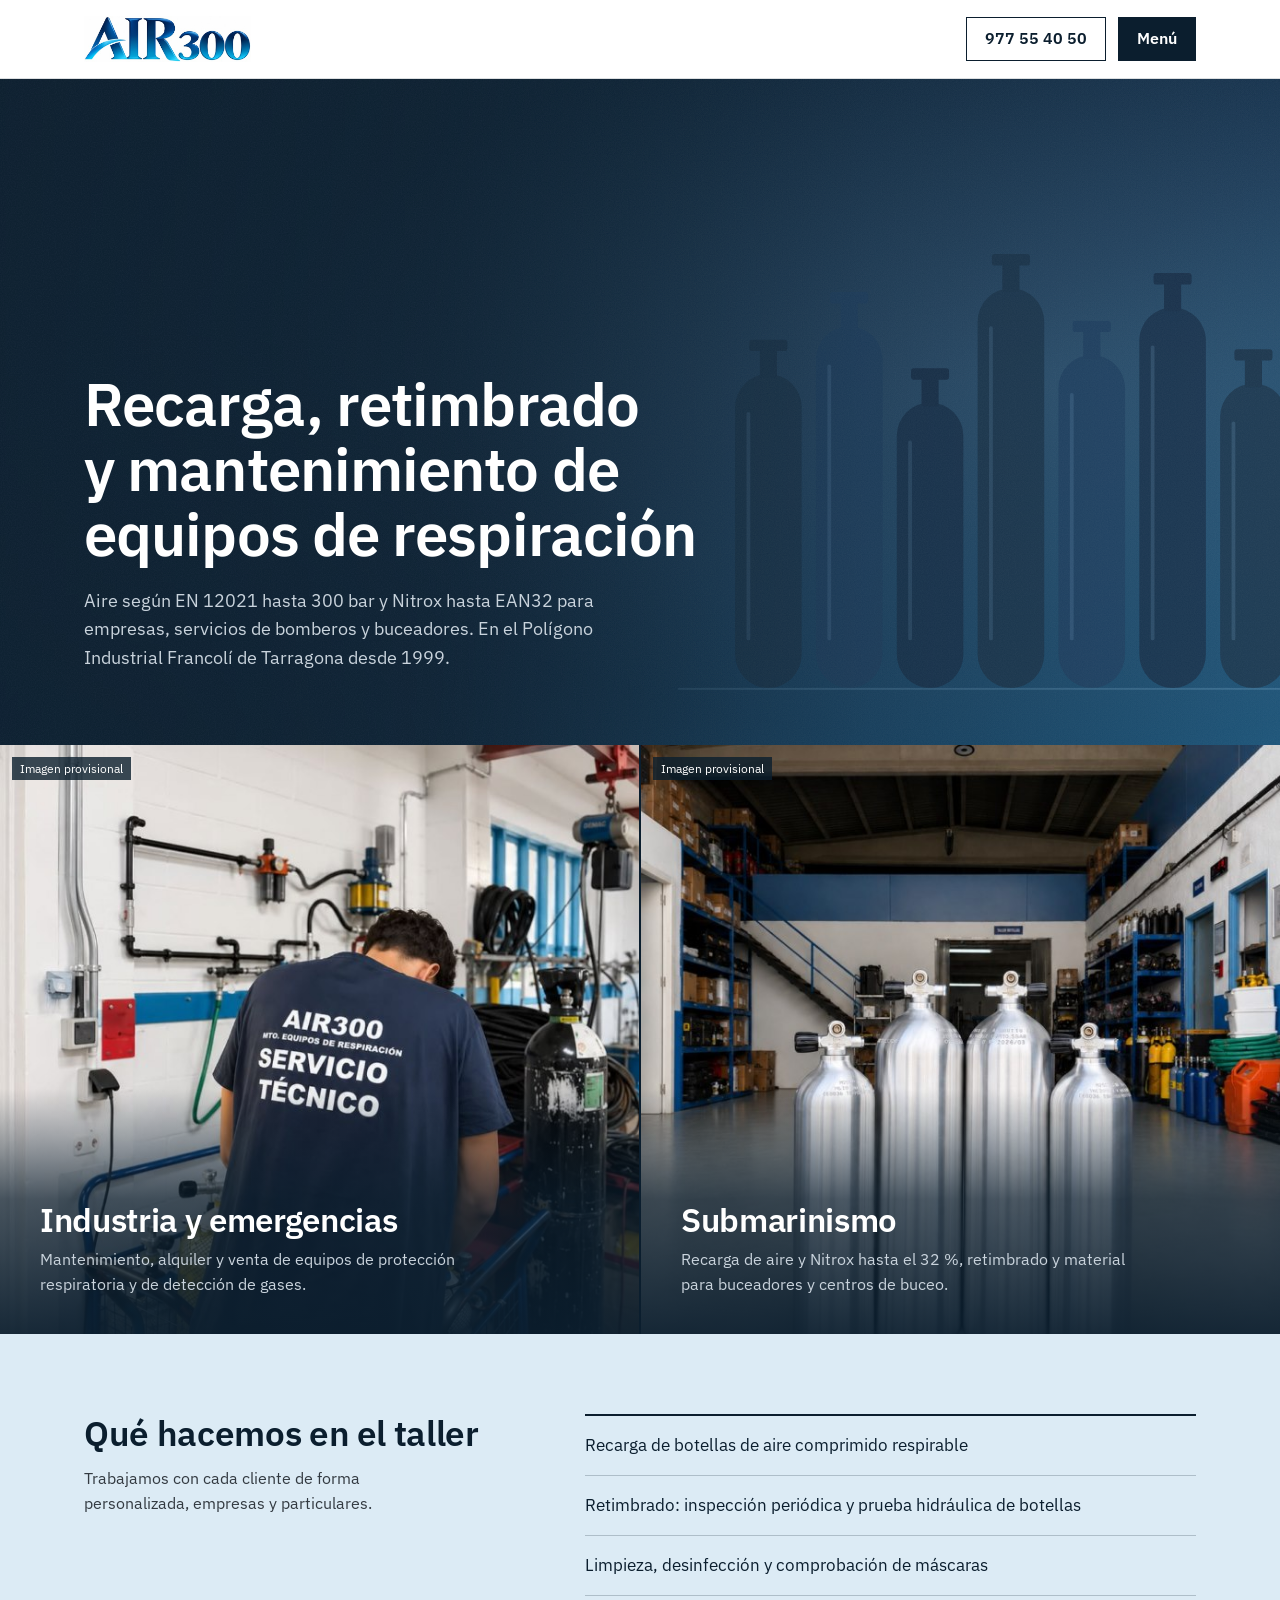
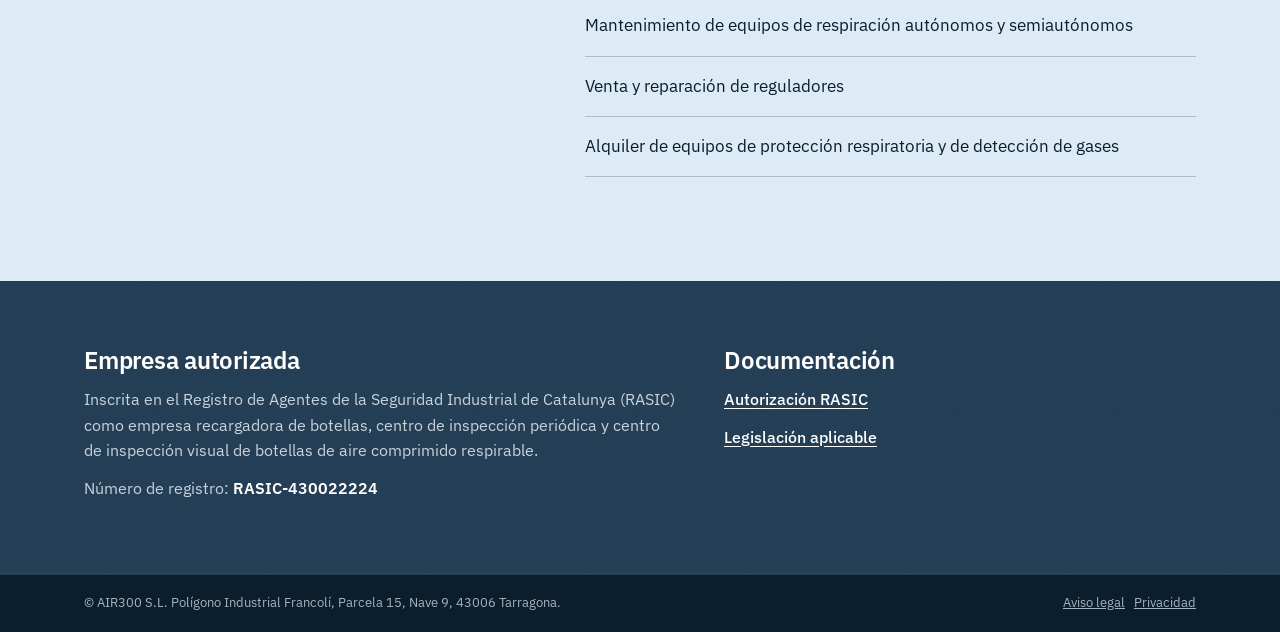
==== index.html @ a746aaa4 "Actualizar vista previa: portada con fondo de botellas Co-Authored-By: Claude Opus 5.5 <noreply@anth" ====
<!doctype html>
<html lang="es">
<head>
<meta charset="utf-8">
<meta name="viewport" content="width=device-width, initial-scale=1">
<meta name="robots" content="noindex, nofollow">
<title>AIR300 | Mantenimiento y recarga de equipos de respiración en Tarragona</title>
<meta name="description" content="Recarga y retimbrado de botellas de aire comprimido respirable, limpieza de máscaras y mantenimiento de equipos de respiración autónoma en Tarragona desde 1999.">
<link rel="icon" href="img/favicon.png" type="image/png">
<link rel="apple-touch-icon" href="img/apple-touch-icon.png">
<meta name="theme-color" content="#0B1E2E">
<meta property="og:type" content="website">
<meta property="og:locale" content="es_ES">
<meta property="og:site_name" content="AIR300">
<meta property="og:title" content="AIR300 | Mantenimiento y recarga de equipos de respiración en Tarragona">
<meta property="og:description" content="Recarga y retimbrado de botellas de aire comprimido respirable, limpieza de máscaras y mantenimiento de equipos de respiración autónoma en Tarragona desde 1999.">
<meta property="og:image" content="https://www.air300.es/img/compartir.jpg">
<link rel="stylesheet" href="css/estilos.css?v=2026-10-13">
<!-- Datos de la empresa para Google (dirección, teléfono, horario) -->
<script type="application/ld+json">
{
  "@context": "https://schema.org",
  "@type": "LocalBusiness",
  "name": "AIR300 S.L.",
  "description": "Recarga y retimbrado de botellas de aire comprimido respirable y Nitrox, mantenimiento de equipos de respiración autónoma.",
  "url": "https://www.air300.es/",
  "logo": "https://www.air300.es/img/logo-nuevo.jpg",
  "telephone": "+34977554050",
  "email": "air300@air300.es",
  "foundingDate": "1998",
  "address": {
    "@type": "PostalAddress",
    "streetAddress": "Polígono Industrial Francolí, Parcela 15, Nave 9",
    "addressLocality": "Tarragona",
    "postalCode": "43006",
    "addressRegion": "Tarragona",
    "addressCountry": "ES"
  },
  "geo": { "@type": "GeoCoordinates", "latitude": 41.111618, "longitude": 1.2182391 },
  "openingHoursSpecification": [
    { "@type": "OpeningHoursSpecification", "dayOfWeek": ["Monday", "Tuesday", "Wednesday", "Thursday"], "opens": "08:00", "closes": "13:00" },
    { "@type": "OpeningHoursSpecification", "dayOfWeek": ["Monday", "Tuesday", "Wednesday", "Thursday"], "opens": "14:00", "closes": "17:30" },
    { "@type": "OpeningHoursSpecification", "dayOfWeek": "Friday", "opens": "08:00", "closes": "15:00" }
  ]
}
</script>
</head>
<body>

<a class="saltar" href="#contenido">Saltar al contenido</a>

<header class="cabecera">
  <div class="contenedor">
    <a class="logo" href="index.html"><img src="img/logo-nuevo.jpg" alt="AIR300, inicio"></a>
    <!-- En móvil el menú se abre con el botón "Menú" (atributo popover: sin JavaScript) -->
    <nav class="menu" id="menu" aria-label="Principal" popover>
      <a href="index.html" aria-current="page">Inicio</a>
      <a href="industria.html">Industria</a>
      <a href="submarinismo.html">Submarinismo</a>
      <a href="legislacion.html">Legislación</a>
      <a href="acreditaciones.html">Acreditaciones</a>
      <a href="contacto.html">Contacto</a>
    </nav>
    <a class="cabecera-tel" href="tel:+34977554050"><span class="oculto">Teléfono: </span><span class="tel-largo">977 55 40 50</span><span class="tel-corto" aria-hidden="true">Llamar</span></a>
    <button class="menu-boton" type="button" popovertarget="menu" aria-controls="menu">Menú</button>
  </div>
</header>

<main id="contenido">
  <section class="hero">
    <div class="hero-imagen">
      <img src="img/portada-botellas.svg" alt="">
    </div>
    <div class="hero-capa">
      <div class="contenedor hero-texto">
        <h1>Recarga, retimbrado y mantenimiento de equipos de respiración</h1>
        <p>Aire según EN 12021 hasta 300 bar y Nitrox hasta EAN32 para empresas, servicios de bomberos y buceadores. En el Polígono Industrial Francolí de Tarragona desde 1999.</p>
      </div>
    </div>
  </section>

  <section class="franja-sectores" aria-label="Sectores">
    <div class="franja-sector">
      <div class="franja-sector-foto provisional"><img src="img/taller-tecnico.jpg" alt="Técnico de AIR300 revisando equipos en el taller"></div>
      <div class="franja-sector-texto">
        <h2><a href="industria.html">Industria y emergencias</a></h2>
        <p>Mantenimiento, alquiler y venta de equipos de protección respiratoria y de detección de gases.</p>
      </div>
    </div>
    <div class="franja-sector">
      <div class="franja-sector-foto provisional"><img src="img/taller-botellas.jpg" alt="Botellas de buceo en el taller"></div>
      <div class="franja-sector-texto">
        <h2><a href="submarinismo.html">Submarinismo</a></h2>
        <p>Recarga de aire y Nitrox hasta el 32 %, retimbrado y material para buceadores y centros de buceo.</p>
      </div>
    </div>
  </section>

  <section class="contenedor inicio-servicios">
    <div class="inicio-servicios-titulo">
      <h2>Qué hacemos en el taller</h2>
      <p>Trabajamos con cada cliente de forma personalizada, empresas y particulares.</p>
    </div>
    <ul>
      <li>Recarga de botellas de aire comprimido respirable</li>
      <li>Retimbrado: inspección periódica y prueba hidráulica de botellas</li>
      <li>Limpieza, desinfección y comprobación de máscaras</li>
      <li>Mantenimiento de equipos de respiración autónomos y semiautónomos</li>
      <li>Venta y reparación de reguladores</li>
      <li>Alquiler de equipos de protección respiratoria y de detección de gases</li>
    </ul>
  </section>

  <section class="calidad">
    <div class="contenedor">
      <div class="columna">
        <h2>Empresa autorizada</h2>
        <p>Inscrita en el Registro de Agentes de la Seguridad Industrial de Catalunya (RASIC) como empresa recargadora de botellas, centro de inspección periódica y centro de inspección visual de botellas de aire comprimido respirable.</p>
        <p>Número de registro: <strong>RASIC-430022224</strong></p>
      </div>
      <div class="columna">
        <h2>Documentación</h2>
        <a href="acreditaciones.html">Autorización RASIC</a>
        <a href="legislacion.html">Legislación aplicable</a>
      </div>
    </div>
  </section>
</main>

<footer>
<div class="pie">
  <div class="contenedor">
    <span>© AIR300 S.L. Polígono Industrial Francolí, Parcela 15, Nave 9, 43006 Tarragona.</span>
    <span><a href="aviso-legal.html">Aviso legal</a> &nbsp; <a href="privacidad.html">Privacidad</a></span>
  </div>
</div>
</footer>

</body>
</html>
---- css/estilos.css ----
/* AIR300 S.L. – estilos generales */

/* Fuente IBM Plex Sans alojada en la propia web (fonts/, licencia SIL Open Font License) */
@font-face { font-family: "IBM Plex Sans"; font-style: normal; font-weight: 400; font-display: swap; src: url("../fonts/ibm-plex-sans-400.woff2") format("woff2"); }
@font-face { font-family: "IBM Plex Sans"; font-style: normal; font-weight: 500; font-display: swap; src: url("../fonts/ibm-plex-sans-500.woff2") format("woff2"); }
@font-face { font-family: "IBM Plex Sans"; font-style: normal; font-weight: 600; font-display: swap; src: url("../fonts/ibm-plex-sans-600.woff2") format("woff2"); }

:root {
  --azul-noche: #0B1E2E;
  --azul-acero: #1F5A80;
  --texto: #1A1F24;
  --texto-suave: #333A41;
  --gris: #5A636B;
  --gris-claro: #A7B3BD;
  --linea: rgba(11, 30, 46, 0.14);
  --linea-oscura: rgba(11, 30, 46, 0.22);
  --fondo-gris: #F2F3F4;
  --fondo: #DCEBF5;          /* fondo general: azul claro de la fachada de la nave */
  --fondo-medio: #CCDFEE;    /* franjas alternas */
  --panel: #FFFFFF;          /* paneles de contenido sobre el fondo azul */
  --azul-claro: #8EC3E6;     /* azul de la chapa de la fachada, para detalles */
  --azul-pizarra: #1F3A52;   /* bloque destacado de la portada */
  --texto-sobre-oscuro: #C9D3DC;
  --ancho: 1160px;
}

*, *::before, *::after { box-sizing: border-box; }

/* Fondo de la ventana igual que el pie: en páginas cortas no queda una franja clara debajo */
html { background: var(--azul-noche); }

/* Tamaños de letra en rem para respetar el tamaño elegido en el navegador (1rem = 16px por defecto) */
body {
  margin: 0;
  font-family: "IBM Plex Sans", "Helvetica Neue", Helvetica, Arial, sans-serif;
  font-size: 1rem;
  line-height: 1.6;
  color: var(--texto);
  background: var(--fondo);
}

img { max-width: 100%; height: auto; display: block; }

a { color: var(--azul-acero); }
a:hover { color: var(--azul-noche); }
a:focus-visible { outline: 2px solid var(--azul-acero); outline-offset: 3px; }

h1, h2, h3 { color: var(--azul-noche); font-weight: 600; line-height: 1.25; margin: 0; }
h1 { font-size: 2.125rem; }
h2 { font-size: 1.5rem; }
h3 { font-size: 1.0625rem; }
p { margin: 0; }

.contenedor { max-width: var(--ancho); margin: 0 auto; padding: 0 24px; }

/* Accesibilidad: enlace para saltar el menú y texto solo para lectores de pantalla */
.saltar {
  position: absolute; left: 16px; top: -100px; z-index: 10;
  padding: 10px 16px; background: var(--azul-noche); color: #FFFFFF;
}
.saltar:focus { top: 16px; color: #FFFFFF; }
.oculto {
  position: absolute; width: 1px; height: 1px; overflow: hidden;
  clip: rect(0 0 0 0); clip-path: inset(50%); white-space: nowrap;
}

/* Cabecera: logo, teléfono y botón "Menú"; el menú se despliega en un panel (atributo popover, sin JavaScript) */
/* Fija arriba en todas las pantallas: el panel del menú se abre justo debajo */
.cabecera { position: sticky; top: 0; z-index: 20; border-bottom: 1px solid var(--linea); background: #FFFFFF; }
.cabecera .contenedor { display: flex; align-items: center; flex-wrap: nowrap; gap: 12px; height: 78px; padding-top: 0; padding-bottom: 0; }
.logo { margin-right: auto; }
.logo img { height: 46px; }

/* Teléfono con contorno y botón "Menú" relleno, misma altura */
.cabecera-tel, .menu-boton {
  display: inline-flex; align-items: center; min-height: 44px; padding: 0 18px;
  border: 1.5px solid var(--azul-noche); font: inherit; font-weight: 600; text-decoration: none; white-space: nowrap;
  transition: background-color 0.2s ease-out, color 0.2s ease-out;
}
.cabecera-tel { order: 0; margin-left: 0; background: transparent; color: var(--azul-noche); }
.cabecera-tel:hover { background: var(--azul-noche); border-color: var(--azul-noche); color: #FFFFFF; }
.menu-boton { background: var(--azul-noche); color: #FFFFFF; cursor: pointer; }
.menu-boton:hover { background: var(--azul-acero); border-color: var(--azul-acero); }
.menu-boton:focus-visible { outline: 2px solid var(--azul-acero); outline-offset: 3px; }
.tel-corto { display: none; }

/* Panel del menú: se despliega bajo la cabecera, sobre azul noche */
.menu[popover] { display: none; }
.menu[popover]:popover-open {
  position: fixed; inset: 78px 0 auto 0; width: 100%; height: auto; margin: 0; border: 0; overflow: visible;
  display: grid; grid-template-columns: repeat(3, minmax(0, 1fr)); column-gap: 48px;
  padding: 16px max(24px, calc((100vw - var(--ancho)) / 2 + 24px)) 32px;
  background: var(--azul-noche); box-shadow: 0 16px 32px rgba(11, 30, 46, 0.25);
  animation: menu-abrir 0.25s ease-out both;
}
.menu[popover]:popover-open a {
  padding: 12px 0; font-size: 1rem; font-weight: 500; color: #FFFFFF; text-decoration: none;
  border-bottom: 1px solid rgba(255, 255, 255, 0.14); transition: color 0.2s ease-out;
}
.menu[popover]:popover-open a:hover { color: var(--azul-claro); }
.menu[popover]:popover-open a[aria-current="page"] { color: var(--azul-claro); }
.menu a:focus-visible { outline-color: #FFFFFF; }
.menu[popover]::backdrop { background: rgba(11, 30, 46, 0.35); }
@keyframes menu-abrir { from { opacity: 0; transform: translateY(-8px); } to { opacity: 1; transform: none; } }

@media (max-width: 640px) {
  .cabecera .contenedor { gap: 8px; height: 68px; }
  .logo img { height: 40px; }
  .cabecera-tel, .menu-boton { padding: 0 14px; }
  .tel-largo { display: none; }
  .tel-corto { display: inline; }
  .menu[popover]:popover-open { inset: 68px 0 auto 0; grid-template-columns: 1fr; padding: 8px 16px 24px; }
  .menu[popover]:popover-open a { padding: 14px 0; font-size: 1.125rem; }
}

/* Portada */
.portada { background: var(--azul-noche); border-bottom: 4px solid var(--azul-claro); }
.portada img { width: 100%; height: 460px; object-fit: cover; }

/* Fotos de las páginas interiores */
.foto { position: relative; margin-top: 32px; margin-bottom: 24px; }
.foto img { width: 100%; height: 340px; object-fit: cover; }

/* Marca de imagen provisional: quitar la clase "provisional" al poner la foto real */
.provisional { position: relative; }
.provisional::after {
  content: "Imagen provisional"; position: absolute; top: 12px; left: 12px;
  padding: 2px 8px; font-size: 0.75rem; color: #FFFFFF; background: rgba(11, 30, 46, 0.8);
}

/* Datos que faltan por confirmar: se ven resaltados para revisarlos */
.pendiente { background: #FFF1B8; padding: 0 4px; }

.bloque { padding-top: 64px; padding-bottom: 64px; }
.bloque-gris { background: var(--fondo-medio); border-top: 1px solid var(--linea-oscura); border-bottom: 1px solid var(--linea-oscura); }
.bloque-titulo { margin-bottom: 28px; }

.dos-columnas { display: flex; flex-wrap: wrap; gap: 48px; }
.dos-columnas > :first-child { flex: 1 1 380px; }
.dos-columnas > :last-child { flex: 1 1 520px; }
.texto { display: flex; flex-direction: column; gap: 16px; color: var(--texto-suave); }

/* Sectores */
.sectores { display: grid; grid-template-columns: repeat(auto-fit, minmax(min(240px, 100%), 1fr)); gap: 32px; }
.sector { display: flex; flex-direction: column; gap: 12px; padding-bottom: 20px; background: var(--panel); }
.sector h3, .sector p { padding: 0 20px; }
.sector img { width: 100%; height: 170px; object-fit: cover; }
.sector p { font-size: 0.9375rem; color: var(--texto-suave); }
.sectores-grandes .sector img { height: 300px; }
.sector h3 a { color: inherit; text-underline-offset: 3px; }
.sector h3 a:hover { color: var(--azul-acero); }

/* Autorización y documentación (portada) */
.calidad { background: var(--azul-pizarra); color: var(--texto-sobre-oscuro); border-bottom: 1px solid #2E4A63; }
.calidad .contenedor { display: flex; flex-wrap: wrap; gap: 48px; padding-top: 56px; padding-bottom: 56px; }
.calidad .columna { display: flex; flex-direction: column; gap: 12px; }
.calidad .columna:first-child { flex: 1 1 480px; }
.calidad .columna:last-child { flex: 1 1 360px; }
.calidad h2, .calidad strong { color: #FFFFFF; }
.calidad a { color: #FFFFFF; font-weight: 500; text-underline-offset: 3px; }
.calidad a:hover { color: var(--texto-sobre-oscuro); }
.calidad a:focus-visible { outline-color: #FFFFFF; }

/* Pie */
.pie { background: var(--azul-noche); color: var(--gris-claro); border-top: 1px solid #22384A; font-size: 0.8125rem; }
.pie .contenedor { display: flex; flex-wrap: wrap; justify-content: space-between; gap: 12px; padding-top: 18px; padding-bottom: 18px; }
.pie a { color: var(--gris-claro); }

/* Páginas interiores: industria, submarinismo, contacto, legislación y acreditaciones */
/* Introducción sobre franja azul marino a todo el ancho (la sombra extiende el fondo fuera del contenedor) */
.intro {
  padding-top: 72px; padding-bottom: 64px; margin-bottom: 40px;
  background: var(--azul-noche); box-shadow: 0 0 0 100vmax var(--azul-noche); clip-path: inset(0 -100vmax);
}
.migas { font-size: 0.8125rem; color: var(--gris-claro); margin-bottom: 12px; }
.migas a { color: var(--gris-claro); }
.migas a:hover { color: #FFFFFF; }
.migas a:focus-visible, .intro a:focus-visible, .pagina-hero a:focus-visible { outline-color: #FFFFFF; }
.intro h1, .pagina-hero h1 {
  margin-bottom: 16px; color: #FFFFFF; text-wrap: balance;
  font-size: clamp(2rem, 1.3rem + 2.4vw, 3rem); line-height: 1.1; letter-spacing: -0.01em;
}
.intro p, .pagina-hero p { max-width: 640px; font-size: 1.0625rem; color: var(--texto-sobre-oscuro); }
.intro .pendiente { color: var(--texto); }

/* Cabecera partida: texto sobre azul noche alineado con el contenido, foto de la mitad hasta el borde derecho */
.pagina-hero {
  display: grid; margin-bottom: 40px; background: var(--azul-noche);
  grid-template-columns: minmax(24px, 1fr) minmax(0, calc(var(--ancho) / 2 - 24px)) minmax(0, calc(var(--ancho) / 2 - 24px)) minmax(24px, 1fr);
}
.pagina-hero-texto { grid-column: 2; display: flex; flex-direction: column; justify-content: flex-end; padding: 72px 48px 64px 0; }
.pagina-hero-foto { grid-column: 3 / 5; position: relative; min-height: clamp(380px, 48vh, 480px); }
.pagina-hero-foto img { position: absolute; inset: 0; width: 100%; height: 100%; object-fit: cover; }

/* Fotos que se alternan (Industria y Submarinismo): una encima de otra; la de arriba aparece y desaparece con un fundido */
.alterna::after { z-index: 2; }
.alterna img:nth-child(2) { opacity: 0; }

/* Bloques de contenido: sin paneles, separados por un filete azul noche como en la portada */
.documentos { padding-bottom: 64px; }
.documento {
  display: flex; flex-wrap: wrap; gap: 24px 64px;
  padding: 40px 0 48px; border-top: 2px solid var(--azul-noche);
}
.documento-resumen { flex: 1 1 300px; display: flex; flex-direction: column; gap: 12px; }
.documento-resumen h2 { font-size: clamp(1.5rem, 1.2rem + 0.9vw, 2rem); line-height: 1.15; }
.documento-resumen p { color: var(--texto-suave); }
.documento-miniatura { display: block; width: 180px; margin-top: 8px; border: 1px solid var(--linea-oscura); }
.documento-miniatura:hover { border-color: var(--azul-noche); }
.documento-datos { flex: 2 1 520px; margin: 0; }
.documento-datos div { display: flex; flex-wrap: wrap; gap: 4px 24px; padding: 14px 0; border-bottom: 1px solid var(--linea-oscura); }
.documento-datos dt { flex: 0 1 220px; font-size: 0.8125rem; color: var(--gris); padding-top: 2px; }
.documento-datos dd { flex: 1 1 360px; margin: 0; color: var(--azul-noche); }

.legal { flex: 2 1 520px; display: flex; flex-direction: column; gap: 14px; color: var(--texto-suave); }

.lista { flex: 2 1 520px; margin: 0; padding: 0; list-style: none; }
.lista li { padding: 14px 0; border-bottom: 1px solid var(--linea-oscura); font-size: 1.0625rem; color: var(--azul-noche); }
.lista li:first-child { padding-top: 4px; }

/* Bloque de consulta con botón de presupuesto */
.consulta {
  display: flex; flex-wrap: wrap; align-items: center; justify-content: space-between; gap: 16px 32px;
  padding: 24px 36px; background: var(--azul-noche); color: var(--texto-sobre-oscuro);
}
.consulta a:not(.boton) { color: #FFFFFF; }
.consulta a:focus-visible { outline-color: #FFFFFF; }
.consulta .boton { margin-top: 0; }

/* Contacto */
.contacto-foto { flex: 2 1 420px; display: flex; flex-direction: column; gap: 16px; }
.contacto-foto .foto { margin-top: 0; }
.contacto-foto .foto img { height: 300px; }

.boton {
  align-self: flex-start; margin-top: 8px;
  display: inline-flex; align-items: center; min-height: 44px; padding: 0 18px;
  border: 1px solid var(--azul-noche); background: var(--azul-noche); color: #FFFFFF;
  text-decoration: none; font-weight: 600;
}
.boton:hover { background: var(--azul-acero); border-color: var(--azul-acero); color: #FFFFFF; }
/* Sobre fondo oscuro, botón blanco */
.consulta .boton { background: #FFFFFF; border-color: #FFFFFF; color: var(--azul-noche); }
.consulta .boton:hover { background: var(--azul-claro); border-color: var(--azul-claro); color: var(--azul-noche); }

/* ===== Portada: taller a la vista ===== */
/* Imagen a todo el ancho con el texto encima; imagen y capa ocupan la misma celda de la rejilla */
.hero { display: grid; background: var(--azul-noche); overflow: hidden; }
.hero > * { grid-area: 1 / 1; }
.hero-imagen img { width: 100%; height: 100%; min-height: clamp(520px, 74vh, 700px); object-fit: cover; }
.hero-imagen::after { z-index: 2; }
.hero-capa {
  z-index: 1; display: flex; align-items: flex-end;
  background: linear-gradient(90deg, rgba(11, 30, 46, 0.95) 0%, rgba(11, 30, 46, 0.86) 36%, rgba(11, 30, 46, 0.42) 66%, rgba(11, 30, 46, 0.1) 100%);
}
.hero-texto { width: 100%; display: flex; flex-direction: column; gap: 20px; padding-top: 96px; padding-bottom: 72px; }
.hero h1 {
  max-width: 660px; color: #FFFFFF; text-wrap: balance;
  font-size: clamp(2.25rem, 1.3rem + 3.2vw, 3.75rem); line-height: 1.08; letter-spacing: -0.015em;
}
.hero p { max-width: 560px; font-size: 1.125rem; color: var(--texto-sobre-oscuro); }
.franja-sector h2 a:focus-visible { outline-color: #FFFFFF; }

/* Sectores: dos fotos grandes, de borde a borde; toda la foto es enlace */
.franja-sectores {
  display: grid; grid-template-columns: repeat(auto-fit, minmax(min(420px, 100%), 1fr));
  gap: 2px; background: var(--azul-noche);
}
.franja-sector { position: relative; display: grid; overflow: hidden; }
.franja-sector > * { grid-area: 1 / 1; }
.franja-sector-foto img { width: 100%; height: clamp(380px, 46vw, 600px); object-fit: cover; }
.franja-sector-texto {
  z-index: 1; align-self: end; display: flex; flex-direction: column; gap: 8px; padding: 112px 40px 36px;
  background: linear-gradient(to top, rgba(11, 30, 46, 0.94) 0%, rgba(11, 30, 46, 0.72) 55%, rgba(11, 30, 46, 0) 100%);
}
.franja-sector h2 { color: #FFFFFF; font-size: clamp(1.5rem, 1.1rem + 1.2vw, 2.125rem); line-height: 1.15; }
.franja-sector h2 a { color: #FFFFFF; text-decoration: none; text-underline-offset: 5px; }
.franja-sector h2 a::before { content: ""; position: absolute; inset: 0; z-index: 3; }
.franja-sector:hover h2 a { text-decoration: underline; }
.franja-sector p { max-width: 460px; color: var(--texto-sobre-oscuro); }

/* Servicios del taller: lista con filetes, sin tarjetas */
.inicio-servicios {
  display: grid; grid-template-columns: minmax(0, 5fr) minmax(0, 7fr); gap: 28px 64px;
  padding-top: 80px; padding-bottom: 80px;
}
.inicio-servicios-titulo { display: flex; flex-direction: column; gap: 12px; }
.inicio-servicios h2 { font-size: clamp(1.625rem, 1.2rem + 1.2vw, 2.25rem); line-height: 1.15; }
.inicio-servicios-titulo p { max-width: 380px; color: var(--texto-suave); }
.inicio-servicios ul { margin: 0; padding: 0; list-style: none; border-top: 2px solid var(--azul-noche); }
.inicio-servicios li { padding: 16px 0; border-bottom: 1px solid var(--linea-oscura); font-size: 1.0625rem; color: var(--azul-noche); }

@media (max-width: 860px) {
  .inicio-servicios { grid-template-columns: 1fr; }
}

@media (max-width: 640px) {
  /* En móvil la imagen va arriba y el texto debajo, sobre azul noche */
  .hero > * { grid-area: auto; }
  .hero-imagen img { min-height: 0; height: 240px; }
  .hero-capa { background: var(--azul-noche); }
  .contenedor.hero-texto { gap: 16px; padding-top: 32px; padding-bottom: 40px; }
  .hero p { font-size: 1rem; }
  .franja-sector-foto img { height: 360px; }
  .franja-sector-texto { padding: 88px 20px 24px; }
  .contenedor.inicio-servicios { padding-top: 48px; padding-bottom: 48px; }
}

/* Móvil */
@media (max-width: 640px) {
  .contenedor { padding: 0 16px; }
  h1 { font-size: 1.75rem; }
  h2 { font-size: 1.375rem; }

  .portada img { height: 260px; }
  .foto img, .contacto-foto .foto img { height: 200px; }
  /* Cabecera partida en móvil: foto arriba, texto debajo */
  .pagina-hero { grid-template-columns: 1fr; margin-bottom: 28px; }
  .pagina-hero-foto { grid-column: 1; grid-row: 1; min-height: 0; }
  .pagina-hero-foto img { position: static; height: 240px; }
  .pagina-hero-texto { grid-column: 1; padding: 28px 16px 36px; }
  .pagina-hero-foto.alterna { min-height: 240px; }
  .pagina-hero-foto.alterna img { position: absolute; height: 100%; }

  .bloque { padding-top: 40px; padding-bottom: 40px; }
  .bloque-titulo { margin-bottom: 20px; }
  .dos-columnas { gap: 20px; }
  .sectores { gap: 28px; }
  .sectores-grandes .sector img { height: 220px; }
  .calidad .contenedor { gap: 32px; padding-top: 40px; padding-bottom: 40px; }

  .intro { padding-top: 36px; padding-bottom: 36px; margin-bottom: 28px; }
  .documento { padding: 28px 0 36px; }
  .consulta { padding: 20px; }
}

/* ===== Movimiento ===== */
/* Todo es CSS. Si el sistema pide "reducir movimiento", se desactiva al final del archivo. */

html { scroll-behavior: smooth; }

/* Transiciones suaves en enlaces y botones */
.boton { transition: background-color 0.2s ease, color 0.2s ease; }

/* Cabecera fija en pantallas grandes, con sombra al bajar */
html { scroll-padding-top: 90px; }
@media (min-width: 641px) {
  @supports (animation-timeline: scroll()) {
    .cabecera { animation: cabecera-sombra linear both; animation-timeline: scroll(); animation-range: 0 140px; }
  }
}
@keyframes cabecera-sombra { to { box-shadow: 0 2px 14px rgba(11, 30, 46, 0.14); } }

/* Entrada al cargar: la imagen principal se acerca y el texto aparece */
.portada { overflow: hidden; }
.portada img { animation: portada-entrada 1.8s cubic-bezier(0.2, 0.7, 0.2, 1) both; }
@keyframes portada-entrada { from { transform: scale(1.08); opacity: 0.4; } to { transform: none; opacity: 1; } }

.hero-imagen img { animation: portada-entrada 1.8s cubic-bezier(0.2, 0.7, 0.2, 1) both; }
.hero-texto > * { animation: subir 0.7s cubic-bezier(0.2, 0.7, 0.2, 1) both; }
.hero-texto > :nth-child(2) { animation-delay: 0.12s; }
.hero-texto > :nth-child(3) { animation-delay: 0.24s; }
.franja-sector-foto img { transition: transform 0.6s cubic-bezier(0.2, 0.7, 0.2, 1); }
.franja-sector:has(a):hover .franja-sector-foto img { transform: scale(1.04); }

.pagina-hero-texto > *, .intro > h1, .intro > p {
  animation: subir 0.7s cubic-bezier(0.2, 0.7, 0.2, 1) both;
}
.pagina-hero-texto > :nth-child(2), .intro > h1 { animation-delay: 0.12s; }
.pagina-hero-texto > :nth-child(3), .intro > p { animation-delay: 0.24s; }
.pagina-hero-foto { overflow: hidden; }
.pagina-hero-foto img { animation: portada-entrada 1.8s cubic-bezier(0.2, 0.7, 0.2, 1) both; }
@keyframes subir { from { opacity: 0; transform: translateY(18px); } to { opacity: 1; transform: none; } }

/* Alternancia de las fotos de Industria y Submarinismo: ciclo de 14 s, fundido de algo más de 1 s y acercamiento lento */
.alterna img { animation: acercar 14s ease-in-out infinite alternate; }
.alterna img:nth-child(2) { animation: alternar 14s ease-in-out infinite, acercar 14s ease-in-out infinite alternate; }
@keyframes alternar { 0%, 42% { opacity: 0; } 50%, 92% { opacity: 1; } 100% { opacity: 0; } }
@keyframes acercar { from { transform: scale(1); } to { transform: scale(1.06); } }

/* Aparición de los bloques al hacer scroll (navegadores que lo admiten; en el resto se ven sin efecto) */
@supports (animation-timeline: view()) {
  .documento, .sector, .calidad .columna, .consulta {
    animation: aparecer linear both;
    animation-timeline: view();
    animation-range: entry 0% entry 45%;
  }
}
@keyframes aparecer { from { opacity: 0; transform: translateY(28px); } to { opacity: 1; transform: none; } }

/* Fotos de sectores: ligero acercamiento al pasar el ratón */
.sector .provisional { overflow: hidden; }
.sector img { transition: transform 0.6s cubic-bezier(0.2, 0.7, 0.2, 1); }
.sector:hover img { transform: scale(1.05); }

/* Respetar la preferencia de reducir movimiento */
@media (prefers-reduced-motion: reduce) {
  html { scroll-behavior: auto; }
  *, *::before, *::after { animation: none !important; transition: none !important; }
}


/* ===== Prueba: retoques de la revisión de diseño ===== */
/* Tipografía: sin palabras sueltas al final de párrafos y titulares; cifras de ancho fijo en datos y teléfonos */
p, li, dd { text-wrap: pretty; }
h2, h3 { text-wrap: balance; }
h2 { letter-spacing: -0.01em; }
.documento-datos dd, .cabecera-tel, a[href^="tel:"] { font-variant-numeric: tabular-nums; }
a[href^="tel:"] { white-space: nowrap; }

/* Superficies azul noche con un grano muy suave para que no se vean planas */
.hero-capa, .pagina-hero, .calidad, .consulta {
  background-image: url("data:image/svg+xml,%3Csvg xmlns='http://www.w3.org/2000/svg' width='160' height='160'%3E%3Cfilter id='g'%3E%3CfeTurbulence type='fractalNoise' baseFrequency='0.85' numOctaves='2' stitchTiles='stitch'/%3E%3CfeColorMatrix values='0 0 0 0 1 0 0 0 0 1 0 0 0 0 1 0 0 0 0.045 0'/%3E%3C/filter%3E%3Crect width='100%25' height='100%25' filter='url(%23g)'/%3E%3C/svg%3E");
}
/* Portada: degradado con caída irregular (sombra radial abajo a la izquierda) en vez de uno lineal uniforme */
.hero-capa {
  background-image:
    url("data:image/svg+xml,%3Csvg xmlns='http://www.w3.org/2000/svg' width='160' height='160'%3E%3Cfilter id='g'%3E%3CfeTurbulence type='fractalNoise' baseFrequency='0.85' numOctaves='2' stitchTiles='stitch'/%3E%3CfeColorMatrix values='0 0 0 0 1 0 0 0 0 1 0 0 0 0 1 0 0 0 0.045 0'/%3E%3C/filter%3E%3Crect width='100%25' height='100%25' filter='url(%23g)'/%3E%3C/svg%3E"),
    radial-gradient(ellipse 70% 90% at 10% 100%, rgba(11, 30, 46, 0.7) 0%, rgba(11, 30, 46, 0) 70%),
    linear-gradient(90deg, rgba(11, 30, 46, 0.92) 0%, rgba(11, 30, 46, 0.78) 34%, rgba(11, 30, 46, 0.3) 68%, rgba(11, 30, 46, 0.06) 100%);
}
@media (max-width: 640px) { .hero-capa { background-color: var(--azul-noche); } }

/* Respiración óptica: un poco más de aire abajo que arriba */
.inicio-servicios { padding-bottom: 104px; }
.calidad .contenedor { padding-top: 64px; padding-bottom: 72px; }

/* Botones: al pulsar bajan 1 px, como un botón físico */
.boton, .cabecera-tel, .menu-boton { transition: background-color 0.2s ease-out, color 0.2s ease-out, transform 0.1s ease-out; }
.boton:active, .cabecera-tel:active, .menu-boton:active { transform: translateY(1px); }

/* Página 404 */
.error-404 p { max-width: 560px; }
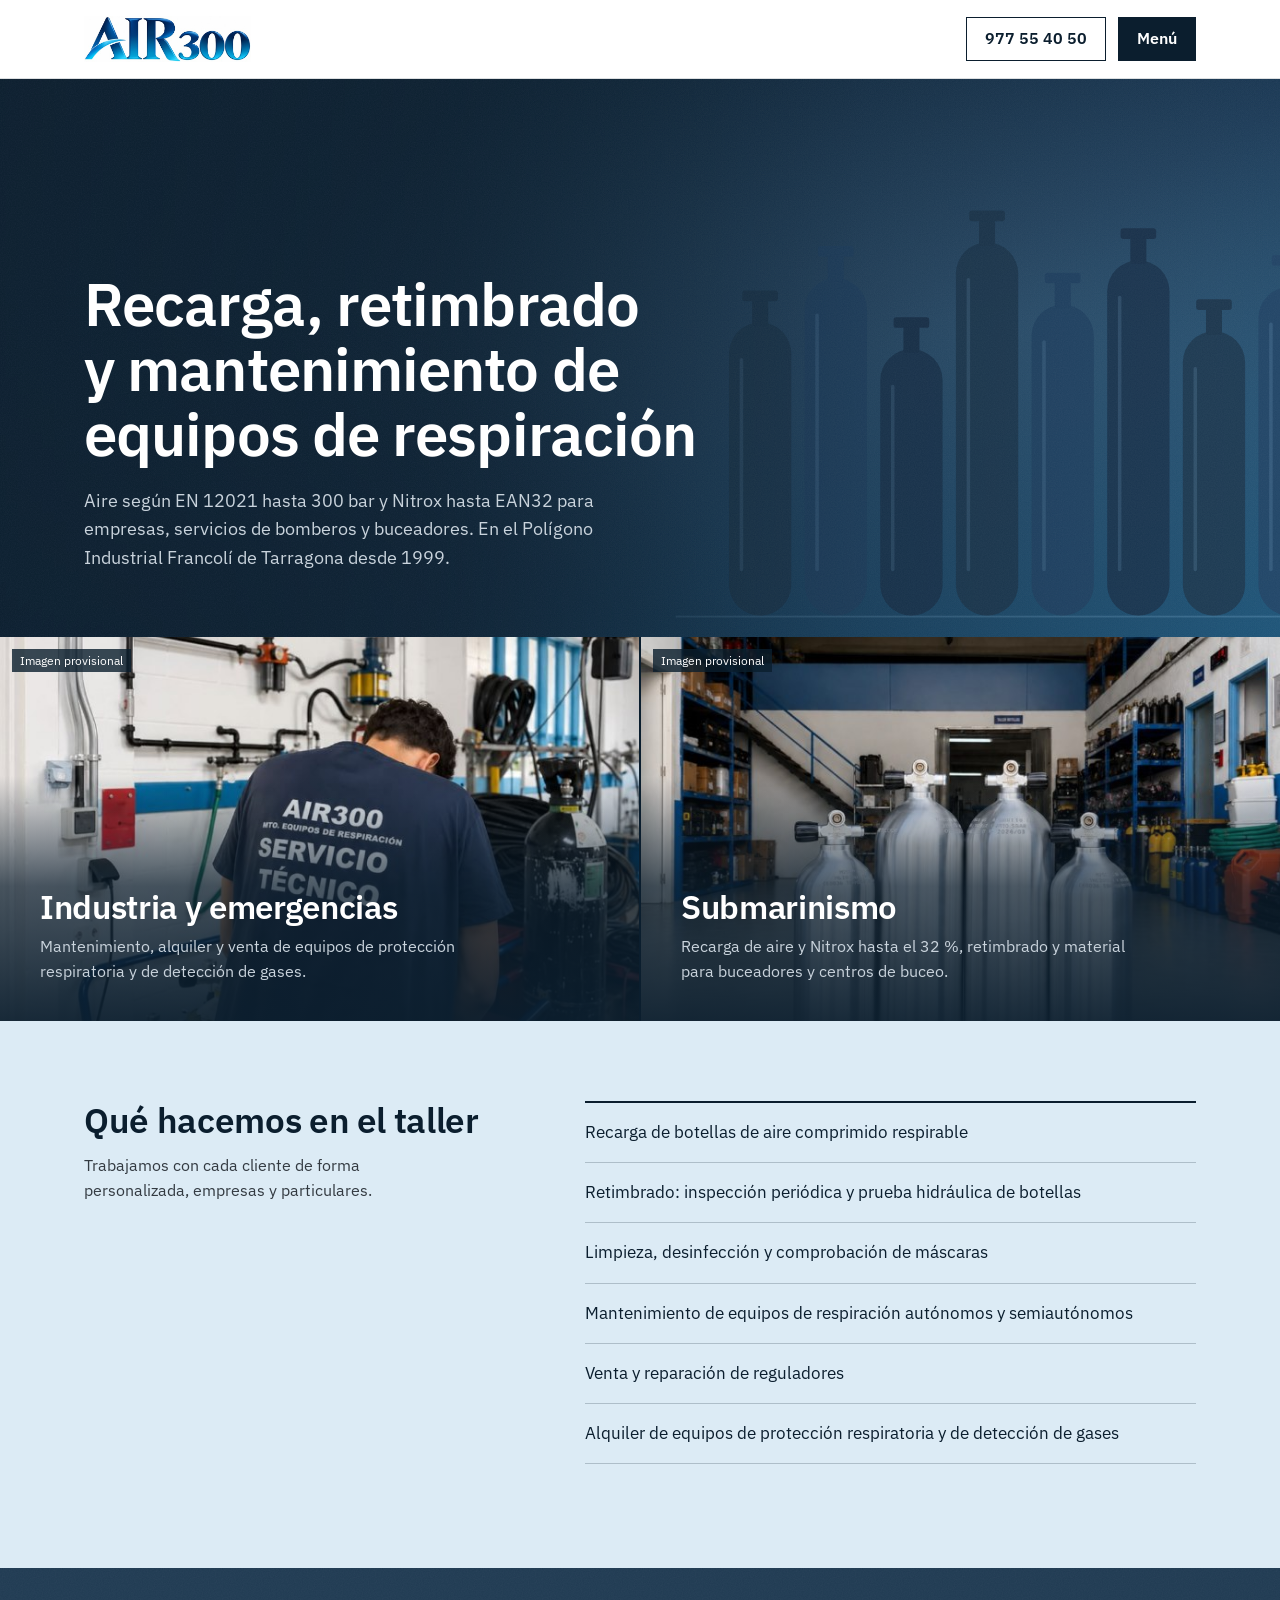
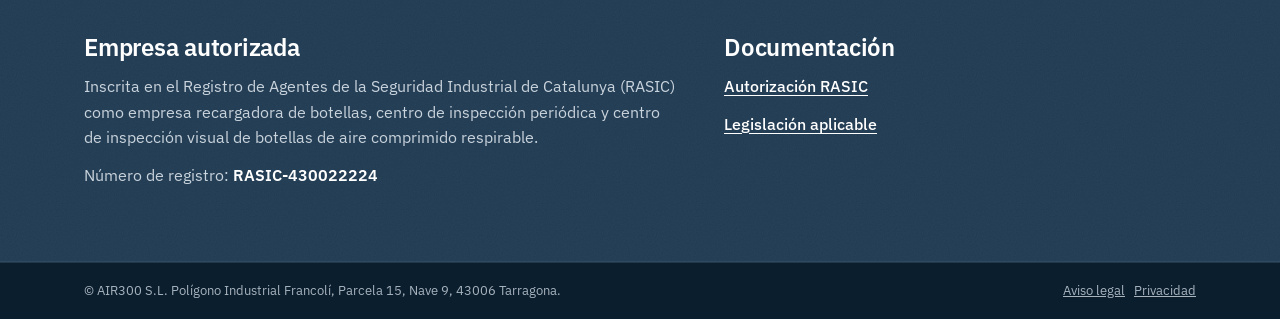
==== commit 47ea1b06: "Actualizar vista previa: imágenes más bajas y foto de cabecera más estrecha Co-Authored-By: Claude O" ====
--- a/index.html
+++ b/index.html
@@ -15,7 +15,7 @@
 <meta property="og:title" content="AIR300 | Mantenimiento y recarga de equipos de respiración en Tarragona">
 <meta property="og:description" content="Recarga y retimbrado de botellas de aire comprimido respirable, limpieza de máscaras y mantenimiento de equipos de respiración autónoma en Tarragona desde 1999.">
 <meta property="og:image" content="https://www.air300.es/img/compartir.jpg">
-<link rel="stylesheet" href="css/estilos.css?v=2026-10-13">
+<link rel="stylesheet" href="css/estilos.css?v=2026-10-14b">
 <!-- Datos de la empresa para Google (dirección, teléfono, horario) -->
 <script type="application/ld+json">
 {
--- a/css/estilos.css
+++ b/css/estilos.css
@@ -186,10 +186,10 @@
 /* Cabecera partida: texto sobre azul noche alineado con el contenido, foto de la mitad hasta el borde derecho */
 .pagina-hero {
   display: grid; margin-bottom: 40px; background: var(--azul-noche);
-  grid-template-columns: minmax(24px, 1fr) minmax(0, calc(var(--ancho) / 2 - 24px)) minmax(0, calc(var(--ancho) / 2 - 24px)) minmax(24px, 1fr);
+  grid-template-columns: minmax(24px, 1fr) minmax(0, calc(var(--ancho) * 0.58 - 24px)) minmax(0, calc(var(--ancho) * 0.42 - 24px)) minmax(24px, 1fr);
 }
 .pagina-hero-texto { grid-column: 2; display: flex; flex-direction: column; justify-content: flex-end; padding: 72px 48px 64px 0; }
-.pagina-hero-foto { grid-column: 3 / 5; position: relative; min-height: clamp(380px, 48vh, 480px); }
+.pagina-hero-foto { grid-column: 3 / 5; position: relative; min-height: clamp(320px, 42vh, 400px); }
 .pagina-hero-foto img { position: absolute; inset: 0; width: 100%; height: 100%; object-fit: cover; }
 
 /* Fotos que se alternan (Industria y Submarinismo): una encima de otra; la de arriba aparece y desaparece con un fundido */
@@ -247,13 +247,13 @@
 /* Imagen a todo el ancho con el texto encima; imagen y capa ocupan la misma celda de la rejilla */
 .hero { display: grid; background: var(--azul-noche); overflow: hidden; }
 .hero > * { grid-area: 1 / 1; }
-.hero-imagen img { width: 100%; height: 100%; min-height: clamp(520px, 74vh, 700px); object-fit: cover; }
+.hero-imagen img { width: 100%; height: clamp(420px, 62vh, 560px); object-fit: cover; }
 .hero-imagen::after { z-index: 2; }
 .hero-capa {
   z-index: 1; display: flex; align-items: flex-end;
   background: linear-gradient(90deg, rgba(11, 30, 46, 0.95) 0%, rgba(11, 30, 46, 0.86) 36%, rgba(11, 30, 46, 0.42) 66%, rgba(11, 30, 46, 0.1) 100%);
 }
-.hero-texto { width: 100%; display: flex; flex-direction: column; gap: 20px; padding-top: 96px; padding-bottom: 72px; }
+.hero-texto { width: 100%; display: flex; flex-direction: column; gap: 20px; padding-top: 80px; padding-bottom: 64px; }
 .hero h1 {
   max-width: 660px; color: #FFFFFF; text-wrap: balance;
   font-size: clamp(2.25rem, 1.3rem + 3.2vw, 3.75rem); line-height: 1.08; letter-spacing: -0.015em;
@@ -268,7 +268,7 @@
 }
 .franja-sector { position: relative; display: grid; overflow: hidden; }
 .franja-sector > * { grid-area: 1 / 1; }
-.franja-sector-foto img { width: 100%; height: clamp(380px, 46vw, 600px); object-fit: cover; }
+.franja-sector-foto img { width: 100%; height: clamp(320px, 30vw, 440px); object-fit: cover; }
 .franja-sector-texto {
   z-index: 1; align-self: end; display: flex; flex-direction: column; gap: 8px; padding: 112px 40px 36px;
   background: linear-gradient(to top, rgba(11, 30, 46, 0.94) 0%, rgba(11, 30, 46, 0.72) 55%, rgba(11, 30, 46, 0) 100%);
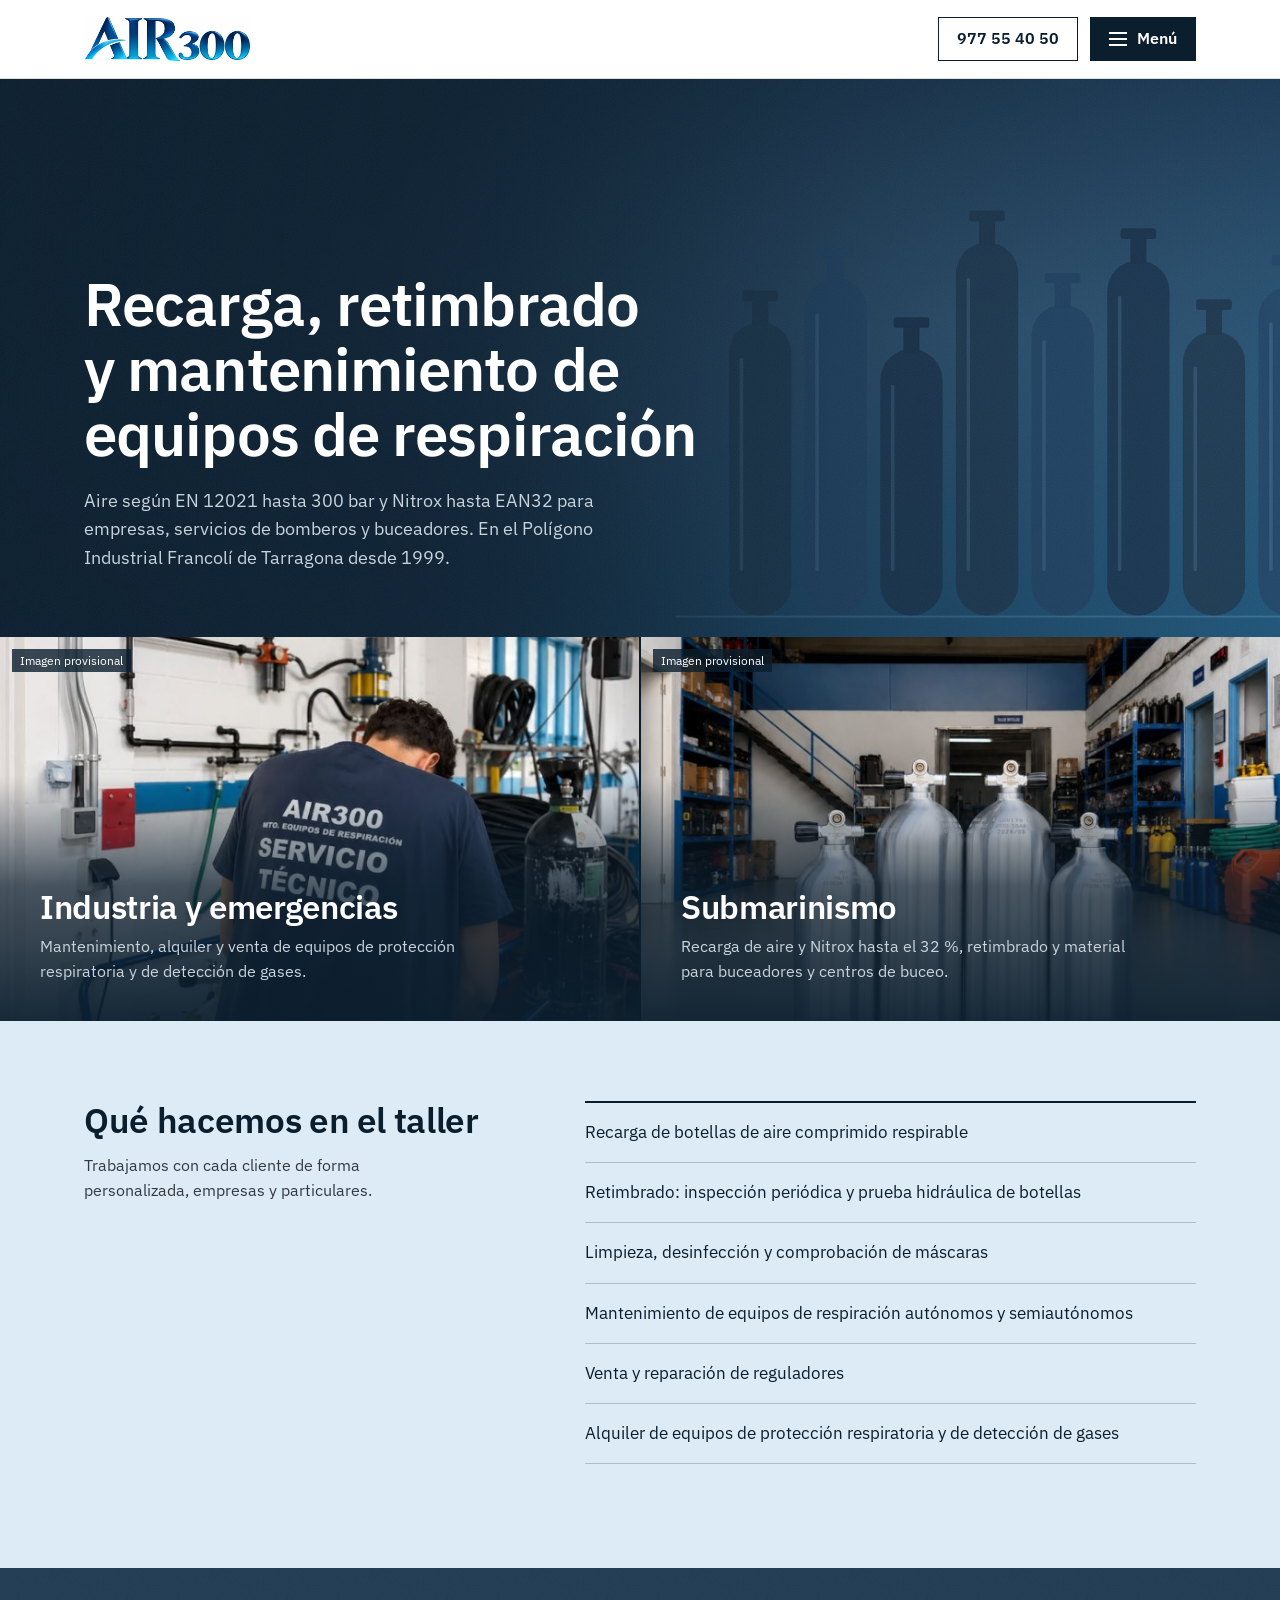
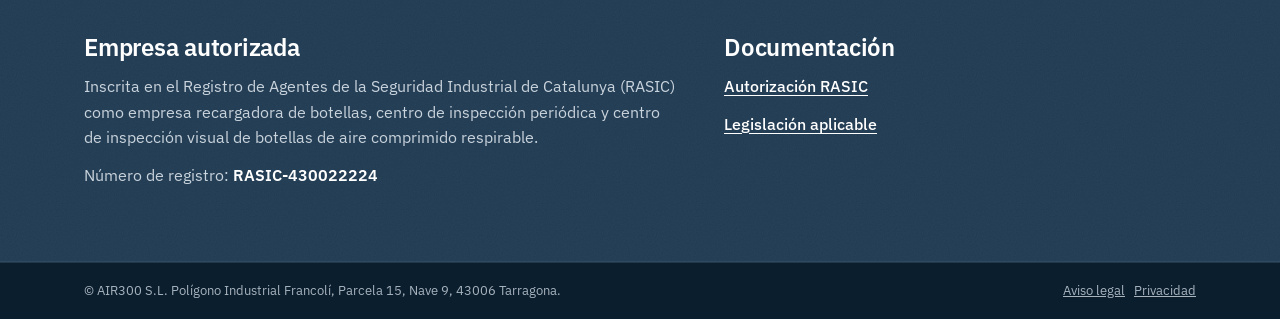
==== commit 19750721: "Actualizar vista previa: tres rayas en el botón Menú Co-Authored-By: Claude Opus 5.5 <noreply@anthro" ====
--- a/index.html
+++ b/index.html
@@ -15,7 +15,7 @@
 <meta property="og:title" content="AIR300 | Mantenimiento y recarga de equipos de respiración en Tarragona">
 <meta property="og:description" content="Recarga y retimbrado de botellas de aire comprimido respirable, limpieza de máscaras y mantenimiento de equipos de respiración autónoma en Tarragona desde 1999.">
 <meta property="og:image" content="https://www.air300.es/img/compartir.jpg">
-<link rel="stylesheet" href="css/estilos.css?v=2026-10-14b">
+<link rel="stylesheet" href="css/estilos.css?v=2026-10-14c">
 <!-- Datos de la empresa para Google (dirección, teléfono, horario) -->
 <script type="application/ld+json">
 {
@@ -62,7 +62,7 @@
       <a href="contacto.html">Contacto</a>
     </nav>
     <a class="cabecera-tel" href="tel:+34977554050"><span class="oculto">Teléfono: </span><span class="tel-largo">977 55 40 50</span><span class="tel-corto" aria-hidden="true">Llamar</span></a>
-    <button class="menu-boton" type="button" popovertarget="menu" aria-controls="menu">Menú</button>
+    <button class="menu-boton" type="button" popovertarget="menu" aria-controls="menu"><span class="menu-icono" aria-hidden="true"></span>Menú</button>
   </div>
 </header>
 
--- a/css/estilos.css
+++ b/css/estilos.css
@@ -82,6 +82,18 @@
 .menu-boton { background: var(--azul-noche); color: #FFFFFF; cursor: pointer; }
 .menu-boton:hover { background: var(--azul-acero); border-color: var(--azul-acero); }
 .menu-boton:focus-visible { outline: 2px solid var(--azul-acero); outline-offset: 3px; }
+/* Tres rayas junto a "Menú"; con el menú abierto se convierten en una X */
+.menu-boton { gap: 10px; }
+.menu-icono, .menu-icono::before, .menu-icono::after {
+  display: block; width: 18px; height: 2px; background: currentColor; transition: transform 0.2s ease-out, background-color 0.2s ease-out;
+}
+.menu-icono { position: relative; }
+.menu-icono::before, .menu-icono::after { content: ""; position: absolute; left: 0; }
+.menu-icono::before { top: -6px; }
+.menu-icono::after { top: 6px; }
+.menu:popover-open ~ .menu-boton .menu-icono { background: transparent; }
+.menu:popover-open ~ .menu-boton .menu-icono::before { transform: translateY(6px) rotate(45deg); }
+.menu:popover-open ~ .menu-boton .menu-icono::after { transform: translateY(-6px) rotate(-45deg); }
 .tel-corto { display: none; }
 
 /* Panel del menú: se despliega bajo la cabecera, sobre azul noche */
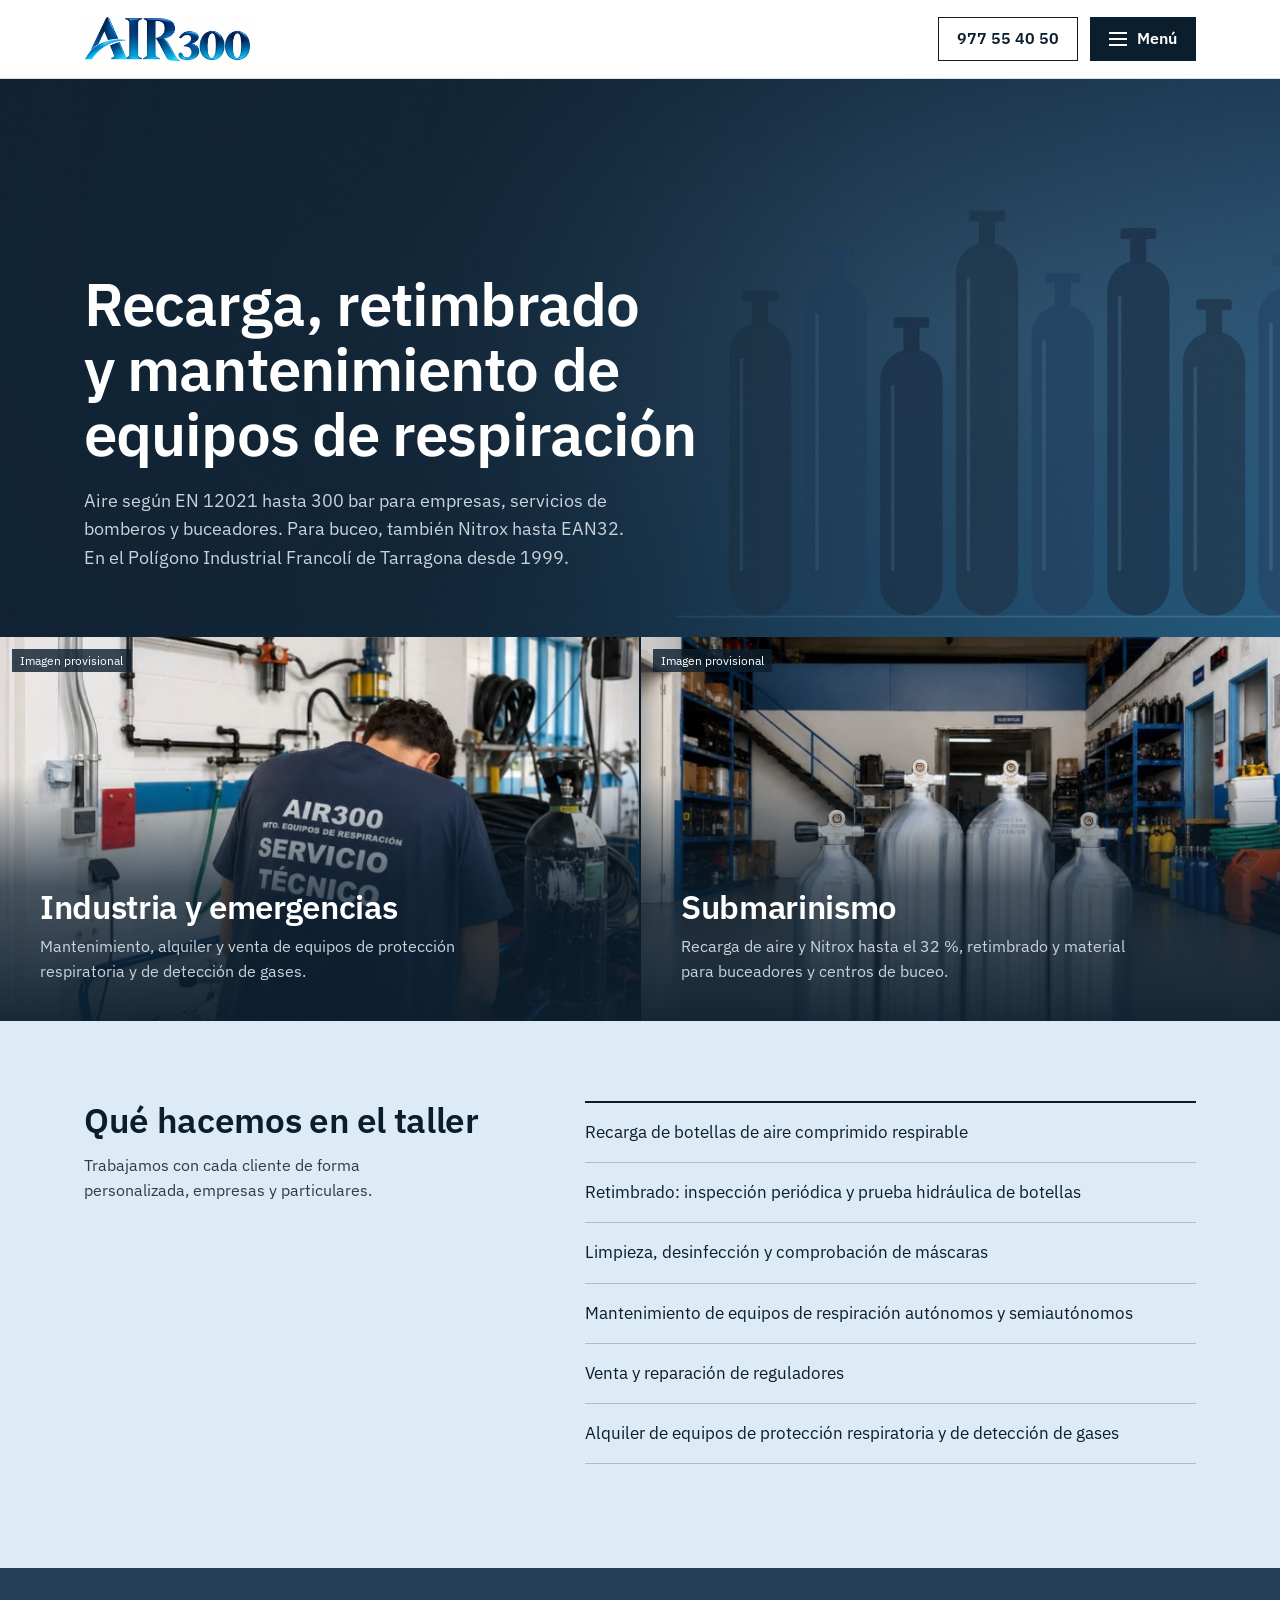
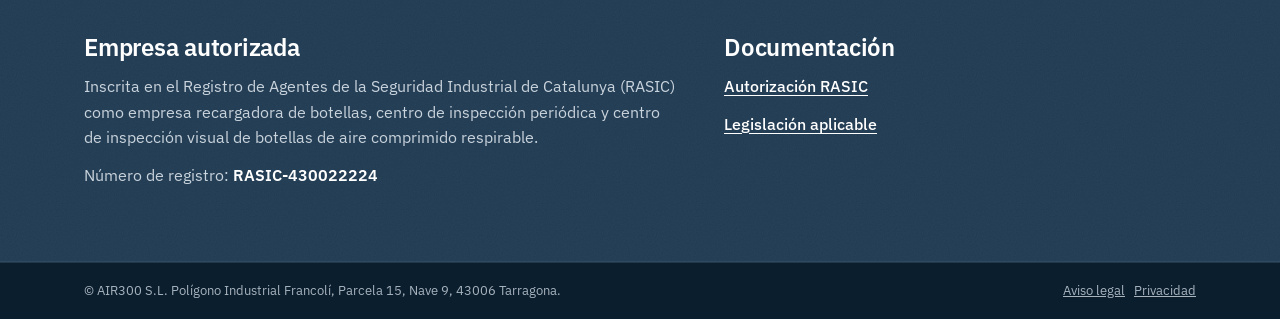
==== commit bb1855c2: "Portada: dejar claro que el Nitrox EAN32 es para buceo" ====
--- a/index.html
+++ b/index.html
@@ -15,7 +15,7 @@
 <meta property="og:title" content="AIR300 | Mantenimiento y recarga de equipos de respiración en Tarragona">
 <meta property="og:description" content="Recarga y retimbrado de botellas de aire comprimido respirable, limpieza de máscaras y mantenimiento de equipos de respiración autónoma en Tarragona desde 1999.">
 <meta property="og:image" content="https://www.air300.es/img/compartir.jpg">
-<link rel="stylesheet" href="css/estilos.css?v=2026-10-14c">
+<link rel="stylesheet" href="css/estilos.css?v=2026-10-17">
 <!-- Datos de la empresa para Google (dirección, teléfono, horario) -->
 <script type="application/ld+json">
 {
@@ -74,7 +74,7 @@
     <div class="hero-capa">
       <div class="contenedor hero-texto">
         <h1>Recarga, retimbrado y mantenimiento de equipos de respiración</h1>
-        <p>Aire según EN 12021 hasta 300 bar y Nitrox hasta EAN32 para empresas, servicios de bomberos y buceadores. En el Polígono Industrial Francolí de Tarragona desde 1999.</p>
+        <p>Aire según EN 12021 hasta 300 bar para empresas, servicios de bomberos y buceadores. Para buceo, también Nitrox hasta EAN32. En el Polígono Industrial Francolí de Tarragona desde 1999.</p>
       </div>
     </div>
   </section>
--- a/css/estilos.css
+++ b/css/estilos.css
@@ -6,6 +6,8 @@
 @font-face { font-family: "IBM Plex Sans"; font-style: normal; font-weight: 600; font-display: swap; src: url("../fonts/ibm-plex-sans-600.woff2") format("woff2"); }
 
 :root {
+  --ease-out: cubic-bezier(0.23, 1, 0.32, 1);       /* entradas y respuestas: arranca rápido */
+  --ease-in-out: cubic-bezier(0.77, 0, 0.175, 1);   /* cosas que se transforman en pantalla */
   --azul-noche: #0B1E2E;
   --azul-acero: #1F5A80;
   --texto: #1A1F24;
@@ -85,7 +87,7 @@
 /* Tres rayas junto a "Menú"; con el menú abierto se convierten en una X */
 .menu-boton { gap: 10px; }
 .menu-icono, .menu-icono::before, .menu-icono::after {
-  display: block; width: 18px; height: 2px; background: currentColor; transition: transform 0.2s ease-out, background-color 0.2s ease-out;
+  display: block; width: 18px; height: 2px; background: currentColor; transition: transform 0.24s var(--ease-in-out), background-color 0.12s ease;
 }
 .menu-icono { position: relative; }
 .menu-icono::before, .menu-icono::after { content: ""; position: absolute; left: 0; }
@@ -97,23 +99,31 @@
 .tel-corto { display: none; }
 
 /* Panel del menú: se despliega bajo la cabecera, sobre azul noche */
-.menu[popover] { display: none; }
-.menu[popover]:popover-open {
-  position: fixed; inset: 78px 0 auto 0; width: 100%; height: auto; margin: 0; border: 0; overflow: visible;
-  display: grid; grid-template-columns: repeat(3, minmax(0, 1fr)); column-gap: 48px;
+/* Abre en 220 ms y cierra en 150 ms (cerrar siempre más rápido que abrir); con transiciones, no con fotogramas fijos,
+   para que un doble clic rápido no haga saltar el panel */
+.menu[popover] {
+  display: none; position: fixed; inset: 78px 0 auto 0; width: 100%; height: auto; margin: 0; border: 0; overflow: visible;
+  grid-template-columns: repeat(3, minmax(0, 1fr)); column-gap: 48px;
   padding: 16px max(24px, calc((100vw - var(--ancho)) / 2 + 24px)) 32px;
   background: var(--azul-noche); box-shadow: 0 16px 32px rgba(11, 30, 46, 0.25);
-  animation: menu-abrir 0.25s ease-out both;
-}
-.menu[popover]:popover-open a {
+  opacity: 0; transform: translateY(-8px);
+  transition: opacity 0.15s var(--ease-out), transform 0.15s var(--ease-out), display 0.15s allow-discrete, overlay 0.15s allow-discrete;
+}
+.menu[popover]:popover-open { display: grid; opacity: 1; transform: none; transition-duration: 0.22s; }
+@starting-style { .menu[popover]:popover-open { opacity: 0; transform: translateY(-8px); } }
+.menu[popover] a {
   padding: 12px 0; font-size: 1rem; font-weight: 500; color: #FFFFFF; text-decoration: none;
   border-bottom: 1px solid rgba(255, 255, 255, 0.14); transition: color 0.2s ease-out;
 }
-.menu[popover]:popover-open a:hover { color: var(--azul-claro); }
-.menu[popover]:popover-open a[aria-current="page"] { color: var(--azul-claro); }
+.menu[popover] a:hover { color: var(--azul-claro); }
+.menu[popover] a[aria-current="page"] { color: var(--azul-claro); }
 .menu a:focus-visible { outline-color: #FFFFFF; }
-.menu[popover]::backdrop { background: rgba(11, 30, 46, 0.35); }
-@keyframes menu-abrir { from { opacity: 0; transform: translateY(-8px); } to { opacity: 1; transform: none; } }
+.menu[popover]::backdrop {
+  background-color: rgba(11, 30, 46, 0);
+  transition: background-color 0.2s var(--ease-out), display 0.2s allow-discrete, overlay 0.2s allow-discrete;
+}
+.menu[popover]:popover-open::backdrop { background-color: rgba(11, 30, 46, 0.35); }
+@starting-style { .menu[popover]:popover-open::backdrop { background-color: rgba(11, 30, 46, 0); } }
 
 @media (max-width: 640px) {
   .cabecera .contenedor { gap: 8px; height: 68px; }
@@ -121,8 +131,8 @@
   .cabecera-tel, .menu-boton { padding: 0 14px; }
   .tel-largo { display: none; }
   .tel-corto { display: inline; }
-  .menu[popover]:popover-open { inset: 68px 0 auto 0; grid-template-columns: 1fr; padding: 8px 16px 24px; }
-  .menu[popover]:popover-open a { padding: 14px 0; font-size: 1.125rem; }
+  .menu[popover] { inset: 68px 0 auto 0; grid-template-columns: 1fr; padding: 8px 16px 24px; }
+  .menu[popover] a { padding: 14px 0; font-size: 1.125rem; }
 }
 
 /* Portada */
@@ -365,24 +375,26 @@
 
 /* Entrada al cargar: la imagen principal se acerca y el texto aparece */
 .portada { overflow: hidden; }
-.portada img { animation: portada-entrada 1.8s cubic-bezier(0.2, 0.7, 0.2, 1) both; }
-@keyframes portada-entrada { from { transform: scale(1.08); opacity: 0.4; } to { transform: none; opacity: 1; } }
-
-.hero-imagen img { animation: portada-entrada 1.8s cubic-bezier(0.2, 0.7, 0.2, 1) both; }
-.hero-texto > * { animation: subir 0.7s cubic-bezier(0.2, 0.7, 0.2, 1) both; }
-.hero-texto > :nth-child(2) { animation-delay: 0.12s; }
-.hero-texto > :nth-child(3) { animation-delay: 0.24s; }
-.franja-sector-foto img { transition: transform 0.6s cubic-bezier(0.2, 0.7, 0.2, 1); }
-.franja-sector:has(a):hover .franja-sector-foto img { transform: scale(1.04); }
+.portada img { animation: portada-entrada 0.9s var(--ease-out) both; }
+@keyframes portada-entrada { from { transform: scale(1.03); opacity: 0.6; } to { transform: none; opacity: 1; } }
+
+.hero-imagen img { animation: portada-entrada 0.9s var(--ease-out) both; }
+.hero-texto > * { animation: subir 0.5s var(--ease-out) both; }
+.hero-texto > :nth-child(2) { animation-delay: 0.06s; }
+.hero-texto > :nth-child(3) { animation-delay: 0.12s; }
+.franja-sector-foto img { transition: transform 0.6s var(--ease-out); }
+@media (hover: hover) and (pointer: fine) {
+  .franja-sector:has(a):hover .franja-sector-foto img { transform: scale(1.04); }
+}
 
 .pagina-hero-texto > *, .intro > h1, .intro > p {
-  animation: subir 0.7s cubic-bezier(0.2, 0.7, 0.2, 1) both;
-}
-.pagina-hero-texto > :nth-child(2), .intro > h1 { animation-delay: 0.12s; }
-.pagina-hero-texto > :nth-child(3), .intro > p { animation-delay: 0.24s; }
+  animation: subir 0.5s var(--ease-out) both;
+}
+.pagina-hero-texto > :nth-child(2), .intro > h1 { animation-delay: 0.06s; }
+.pagina-hero-texto > :nth-child(3), .intro > p { animation-delay: 0.12s; }
 .pagina-hero-foto { overflow: hidden; }
-.pagina-hero-foto img { animation: portada-entrada 1.8s cubic-bezier(0.2, 0.7, 0.2, 1) both; }
-@keyframes subir { from { opacity: 0; transform: translateY(18px); } to { opacity: 1; transform: none; } }
+.pagina-hero-foto img { animation: portada-entrada 0.9s var(--ease-out) both; }
+@keyframes subir { from { opacity: 0; transform: translateY(12px); } to { opacity: 1; transform: none; } }
 
 /* Alternancia de las fotos de Industria y Submarinismo: ciclo de 14 s, fundido de algo más de 1 s y acercamiento lento */
 .alterna img { animation: acercar 14s ease-in-out infinite alternate; }
@@ -398,17 +410,20 @@
     animation-range: entry 0% entry 45%;
   }
 }
-@keyframes aparecer { from { opacity: 0; transform: translateY(28px); } to { opacity: 1; transform: none; } }
+@keyframes aparecer { from { opacity: 0; transform: translateY(16px); } to { opacity: 1; transform: none; } }
 
 /* Fotos de sectores: ligero acercamiento al pasar el ratón */
 .sector .provisional { overflow: hidden; }
-.sector img { transition: transform 0.6s cubic-bezier(0.2, 0.7, 0.2, 1); }
-.sector:hover img { transform: scale(1.05); }
+.sector img { transition: transform 0.6s var(--ease-out); }
+@media (hover: hover) and (pointer: fine) {
+  .sector:hover img { transform: scale(1.05); }
+}
 
 /* Respetar la preferencia de reducir movimiento */
 @media (prefers-reduced-motion: reduce) {
   html { scroll-behavior: auto; }
-  *, *::before, *::after { animation: none !important; transition: none !important; }
+  *, *::before, *::after { animation: none !important; transition-property: color, background-color, border-color, opacity !important; }
+  .boton:active, .cabecera-tel:active, .menu-boton:active { transform: none; }
 }
 
 
@@ -437,9 +452,10 @@
 .inicio-servicios { padding-bottom: 104px; }
 .calidad .contenedor { padding-top: 64px; padding-bottom: 72px; }
 
-/* Botones: al pulsar bajan 1 px, como un botón físico */
-.boton, .cabecera-tel, .menu-boton { transition: background-color 0.2s ease-out, color 0.2s ease-out, transform 0.1s ease-out; }
-.boton:active, .cabecera-tel:active, .menu-boton:active { transform: translateY(1px); }
+/* Botones: al pulsar se encogen un poco, así se nota que la web ha recibido el toque */
+.boton, .cabecera-tel, .menu-boton { transition: background-color 0.2s ease, color 0.2s ease, border-color 0.2s ease, transform 0.16s var(--ease-out); }
+.boton:active, .cabecera-tel:active, .menu-boton:active { transform: scale(0.97); }
+a, button { -webkit-tap-highlight-color: transparent; }
 
 /* Página 404 */
 .error-404 p { max-width: 560px; }
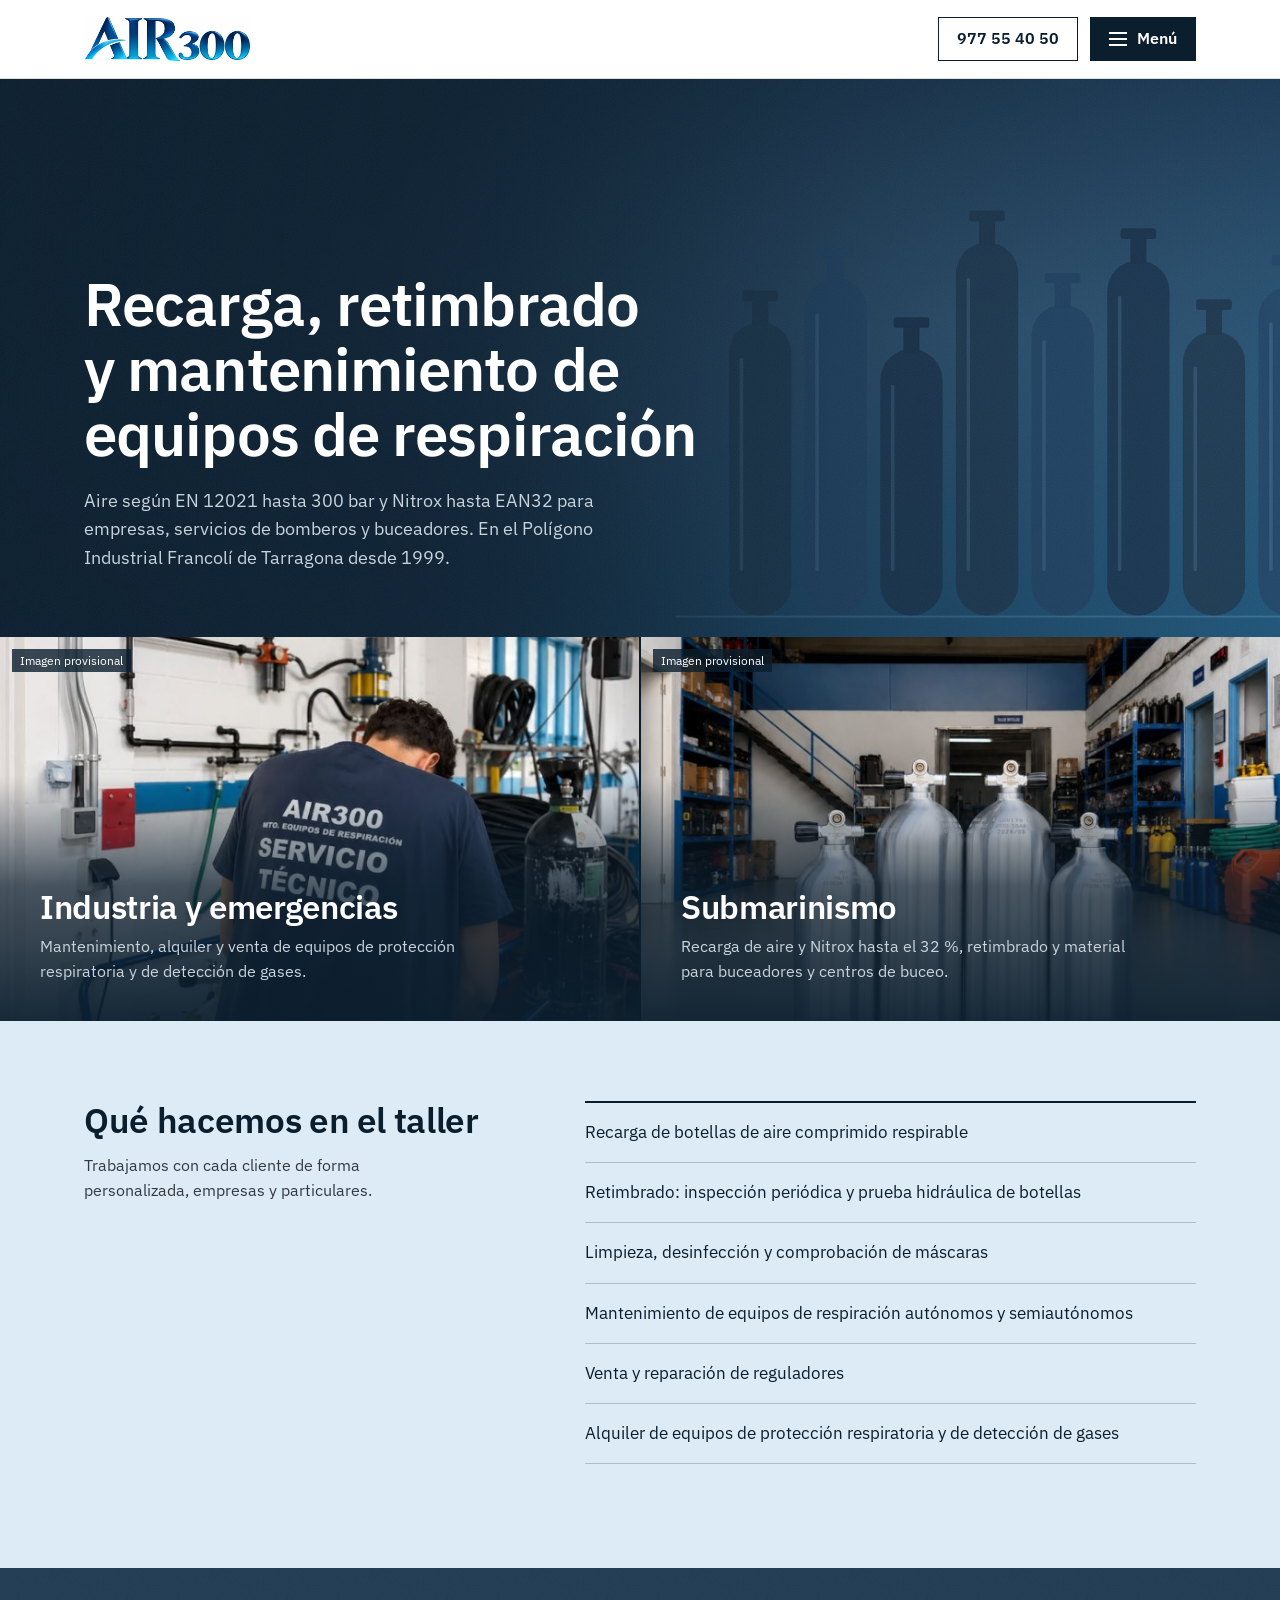
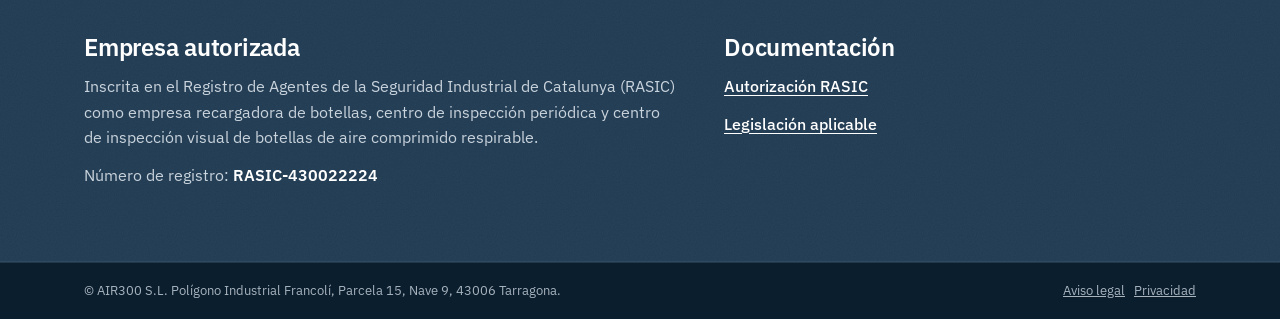
==== commit 101bfd9c: "Revert "Portada: dejar claro que el Nitrox EAN32 es para buceo" This reverts commit bb1855c2d0df4fe1" ====
--- a/index.html
+++ b/index.html
@@ -74,7 +74,7 @@
     <div class="hero-capa">
       <div class="contenedor hero-texto">
         <h1>Recarga, retimbrado y mantenimiento de equipos de respiración</h1>
-        <p>Aire según EN 12021 hasta 300 bar para empresas, servicios de bomberos y buceadores. Para buceo, también Nitrox hasta EAN32. En el Polígono Industrial Francolí de Tarragona desde 1999.</p>
+        <p>Aire según EN 12021 hasta 300 bar y Nitrox hasta EAN32 para empresas, servicios de bomberos y buceadores. En el Polígono Industrial Francolí de Tarragona desde 1999.</p>
       </div>
     </div>
   </section>
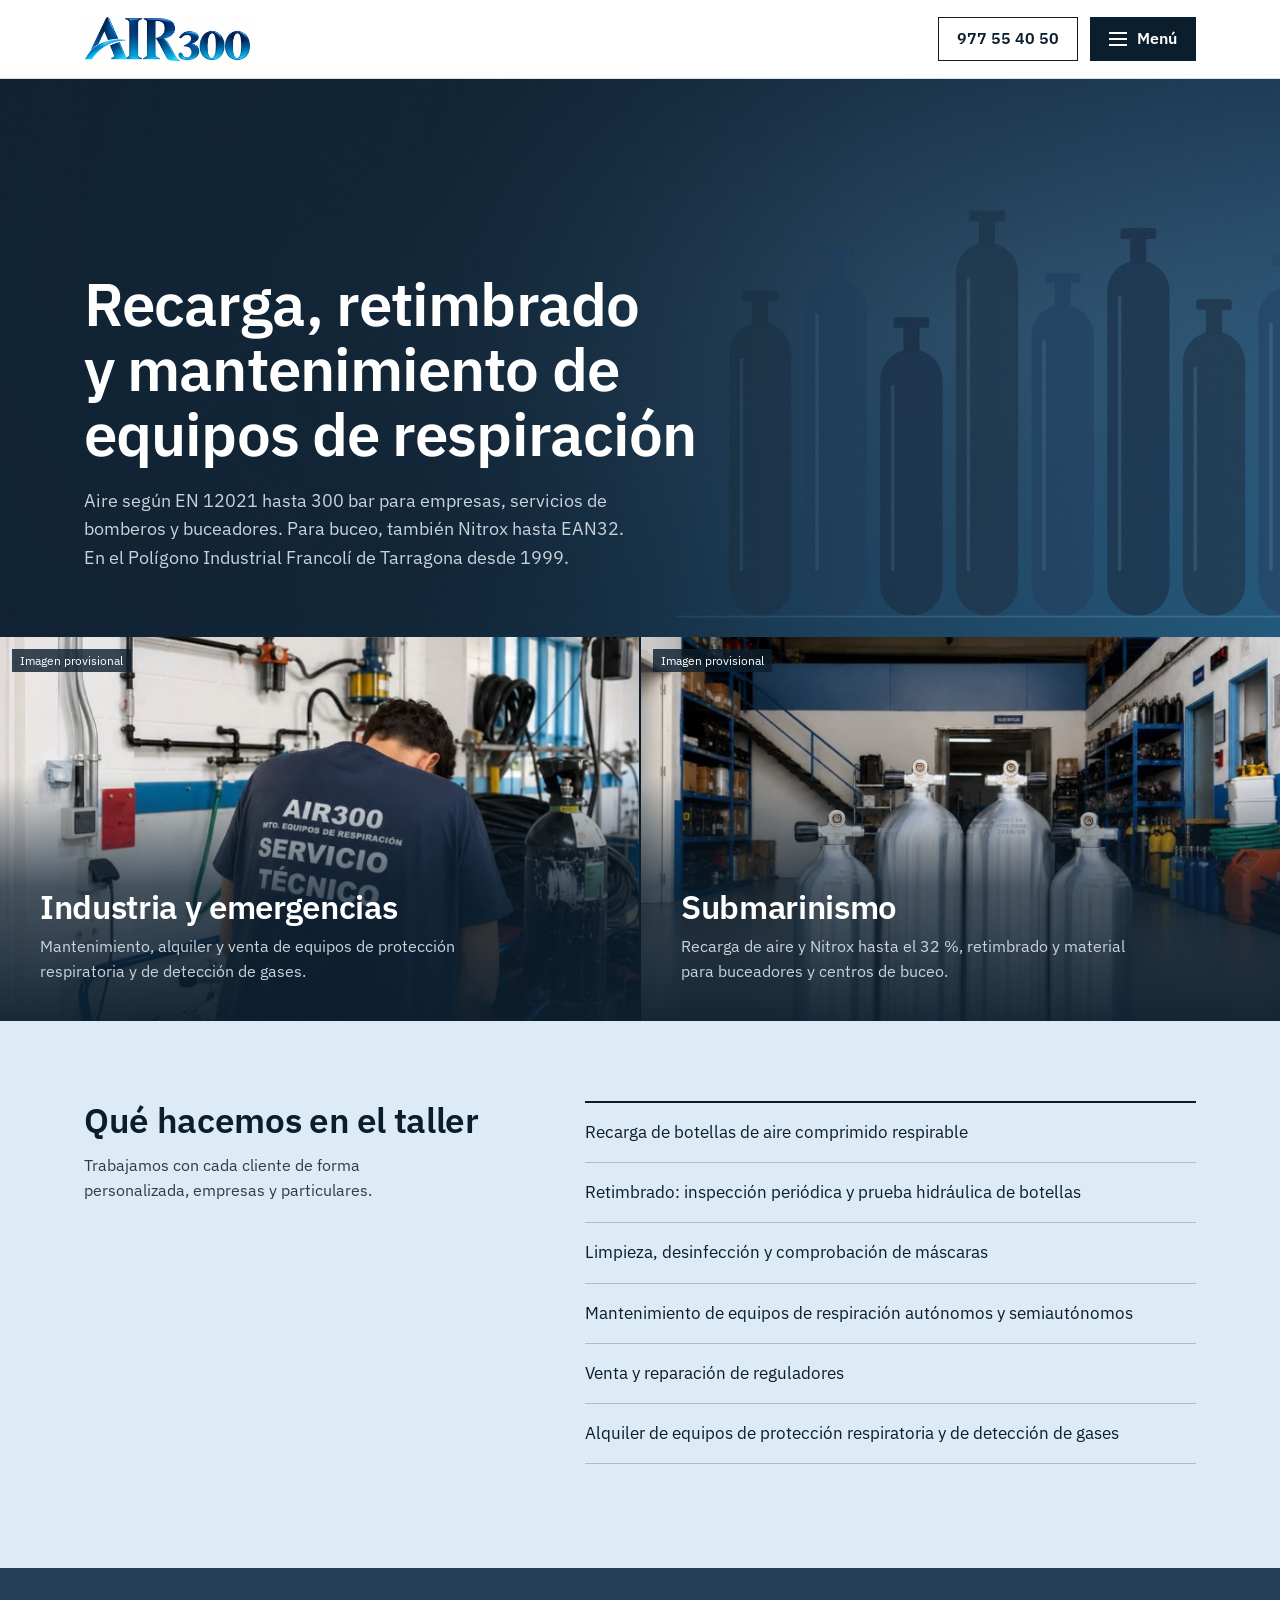
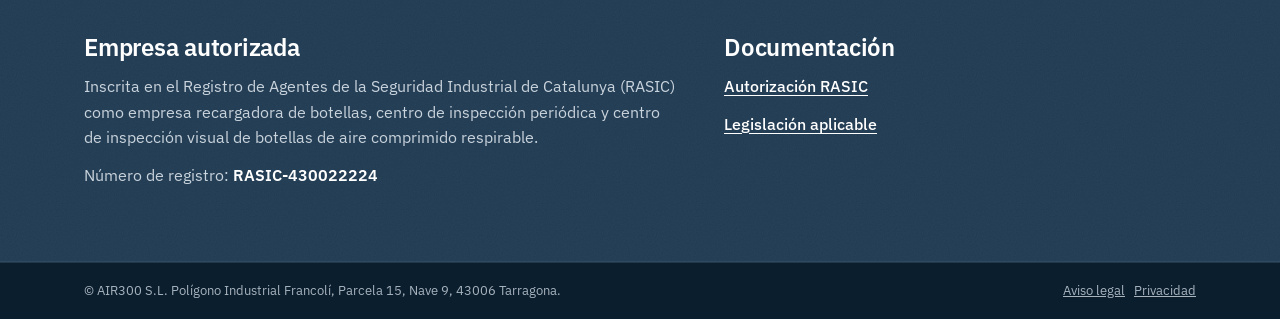
==== commit 770658cb: "Reapply "Portada: dejar claro que el Nitrox EAN32 es para buceo" This reverts commit 101bfd9c92d5adf" ====
--- a/index.html
+++ b/index.html
@@ -74,7 +74,7 @@
     <div class="hero-capa">
       <div class="contenedor hero-texto">
         <h1>Recarga, retimbrado y mantenimiento de equipos de respiración</h1>
-        <p>Aire según EN 12021 hasta 300 bar y Nitrox hasta EAN32 para empresas, servicios de bomberos y buceadores. En el Polígono Industrial Francolí de Tarragona desde 1999.</p>
+        <p>Aire según EN 12021 hasta 300 bar para empresas, servicios de bomberos y buceadores. Para buceo, también Nitrox hasta EAN32. En el Polígono Industrial Francolí de Tarragona desde 1999.</p>
       </div>
     </div>
   </section>
